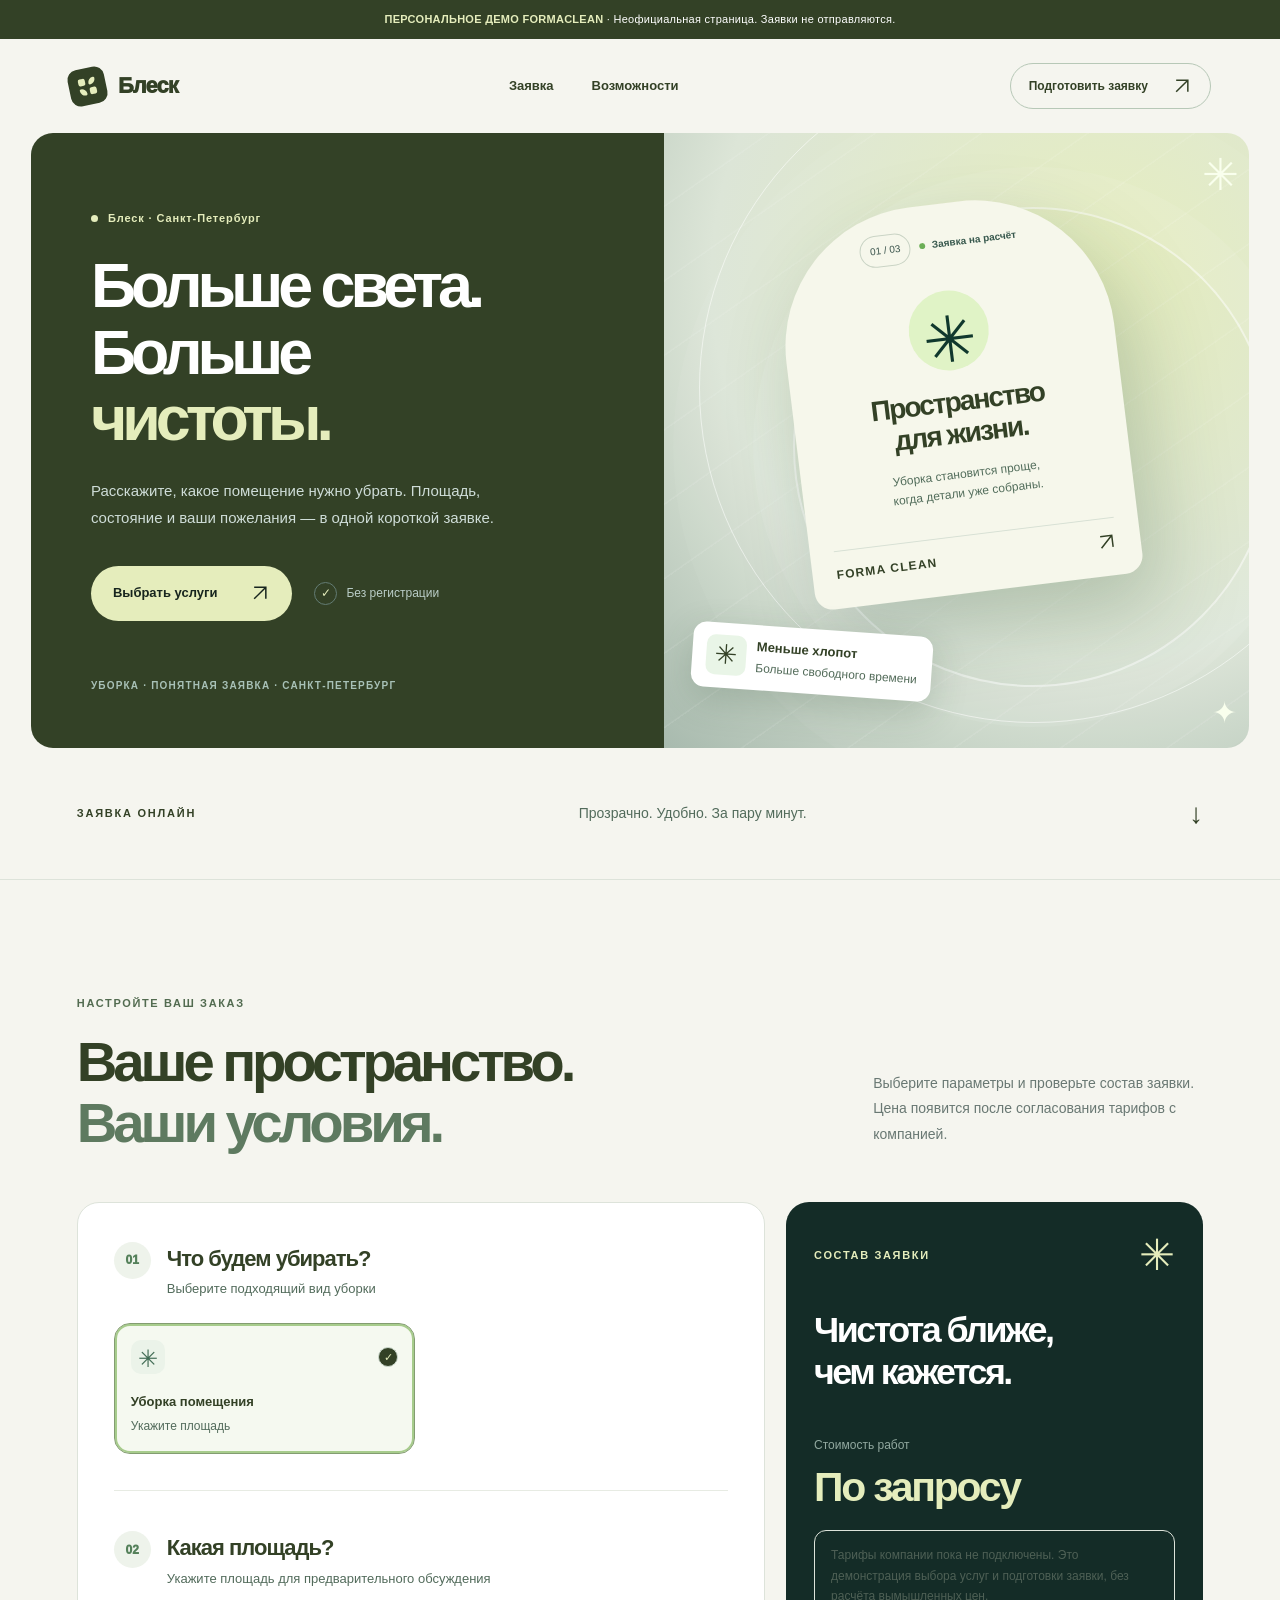
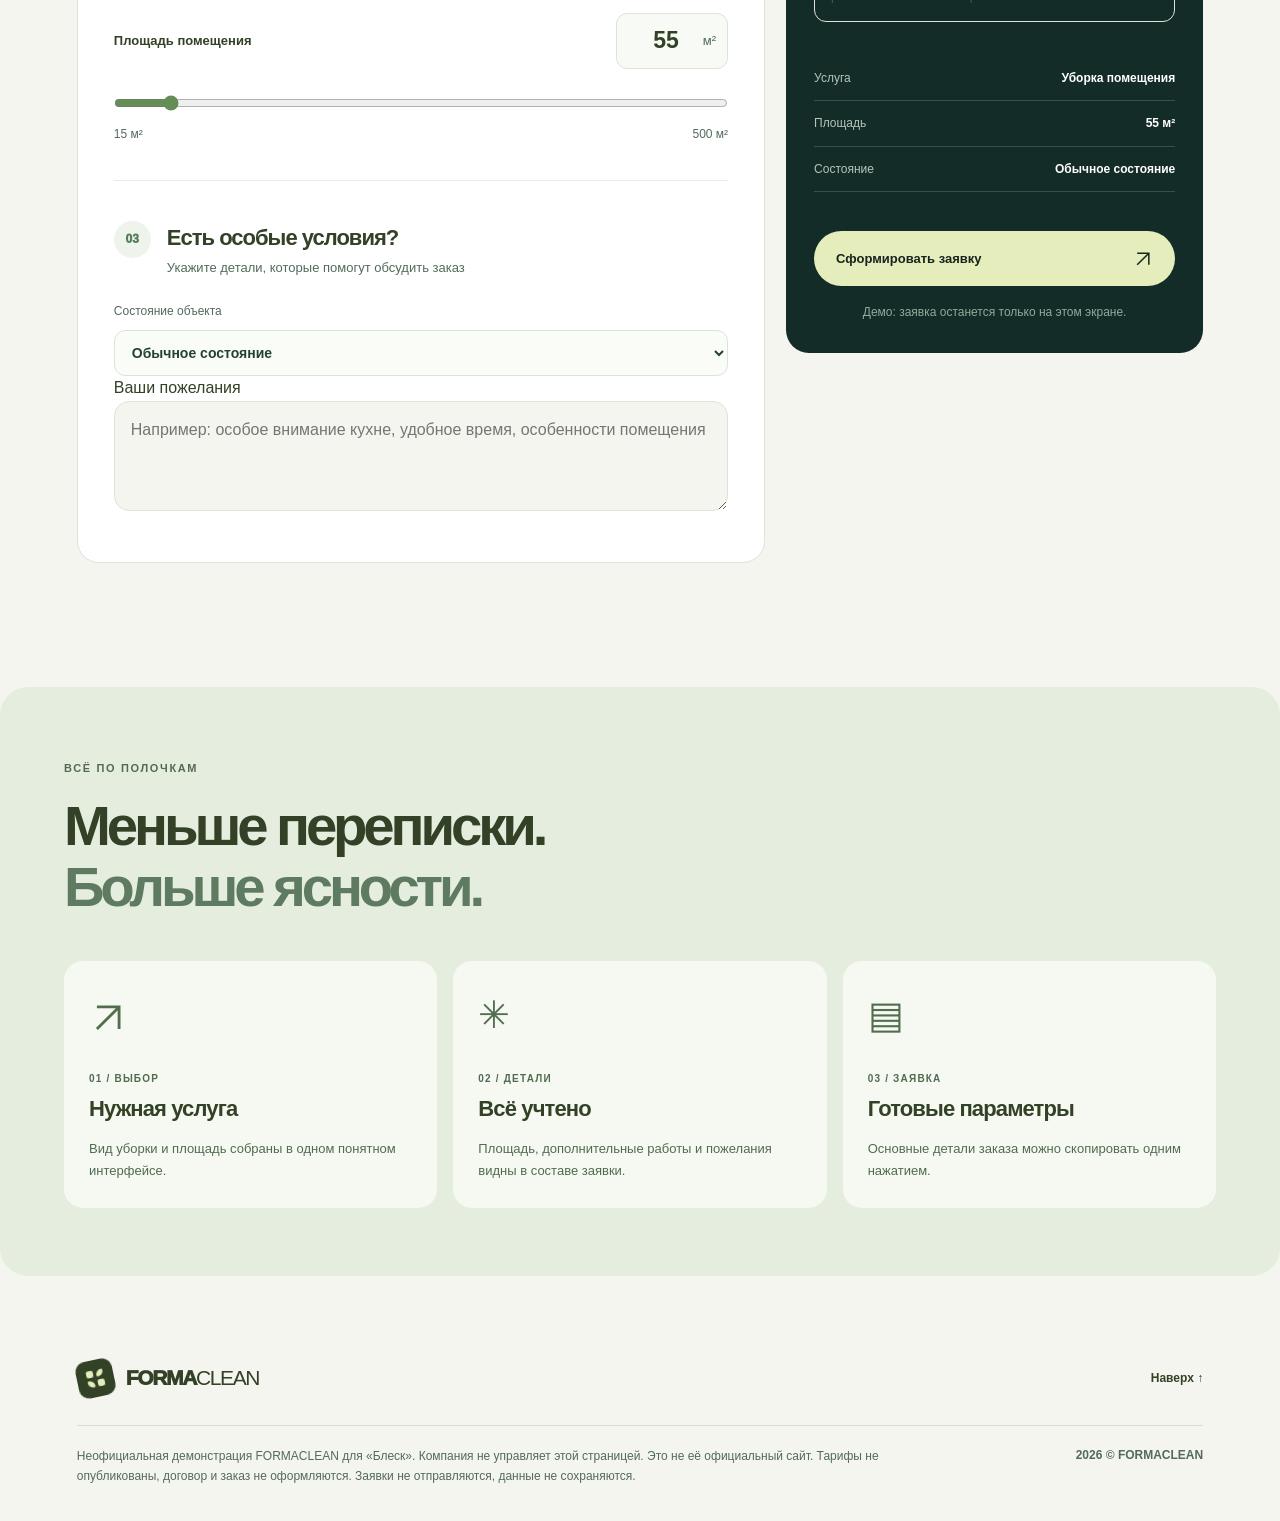
==== demos/blesk-spb/index.html @ d1c7a336 "Add seven clearly labeled FORMACLEAN request demos without unverified prices" ====
<!doctype html><html lang="ru"><head><meta charset="utf-8"><meta name="viewport" content="width=device-width, initial-scale=1"><meta name="robots" content="noindex,nofollow,noarchive"><meta name="theme-color" content="#334126"><title>Блеск — персональное демо FORMACLEAN</title><meta name="description" content="Персональная демонстрация: выбор услуг и подготовка заявки на клининг. Неофициальная страница, без отправки заявок."><meta property="og:title" content="Блеск · Демо FORMACLEAN"><meta property="og:description" content="Услуги, параметры и готовая заявка в одном интерфейсе. Неофициальная демонстрация."><link rel="stylesheet" href="../demo.css"><style>:root{--accent:#e5edbc;--ink:#334126}</style></head><body>
  <div class="demo-banner"><strong>ПЕРСОНАЛЬНОЕ ДЕМО FORMACLEAN</strong> · Неофициальная страница. Заявки не отправляются.</div><div class="shell">
    <header class="site-header" id="top">
      <a href="#top" class="wordmark" aria-label="Блеск — демоверсия"><span class="mark" aria-hidden="true"><i></i><i></i><i></i><i></i></span><span>Блеск</span></a>
      <nav class="nav" aria-label="Основное меню"><a href="#calculator">Заявка</a><a href="#features">Возможности</a></nav>
      <a class="header-cta" href="#calculator">Подготовить заявку <svg class="arrow-icon" viewBox="0 0 24 24" fill="none" stroke="currentColor" stroke-width="1.8" aria-hidden="true"><path d="M5 19 19 5M5 5h14v14"/></svg></a>
    </header>
    <main>
      <section class="hero" aria-labelledby="hero-title">
        <div class="hero-left">
          <div class="kicker"><span class="dot"></span> Блеск · Санкт-Петербург</div>
          <h1 id="hero-title">Больше света.<br>Больше<br><em>чистоты.</em></h1>
          <p>Расскажите, какое помещение нужно убрать. Площадь, состояние и ваши пожелания — в одной короткой заявке.</p>
          <div class="hero-actions"><a href="#calculator" class="btn btn-lime">Выбрать услуги <svg class="arrow-icon" viewBox="0 0 24 24" fill="none" stroke="currentColor" stroke-width="1.8" aria-hidden="true"><path d="M5 19 19 5M5 5h14v14"/></svg></a><span class="quiet-note"><span class="mini-check" aria-hidden="true">✓</span> Без регистрации</span></div>
          <div class="hero-foot"><span>УБОРКА · ПОНЯТНАЯ ЗАЯВКА · САНКТ-ПЕТЕРБУРГ</span></div>
        </div>
        <div class="hero-right" aria-hidden="true">
          <div class="hero-texture"></div><div class="orb orb-outer"></div><div class="orb orb-inner"></div><div class="spark spark-one">✳</div><div class="spark spark-two">✦</div>
          <div class="scene-card"><div class="scene-top"><span class="scene-chip">01 / 03</span><span class="scene-indicator"><i></i> Заявка на расчёт</span></div><div class="scene-main"><span class="scene-icon">✳</span><strong>Пространство<br>для жизни.</strong><span>Уборка становится проще,<br>когда детали уже собраны.</span></div><div class="scene-bottom"><span>FORMA CLEAN</span><svg class="arrow-icon" viewBox="0 0 24 24" fill="none" stroke="currentColor" stroke-width="1.8" aria-hidden="true"><path d="M5 19 19 5M5 5h14v14"/></svg></div></div>
          <div class="floating-note"><span>✳</span><div><strong>Меньше хлопот</strong><small>Больше свободного времени</small></div></div>
        </div>
      </section>
      <section class="intro-line"><p>ЗАЯВКА ОНЛАЙН</p><span>Прозрачно. Удобно. За пару минут.</span><span class="line-arrow">↓</span></section>
      <section class="calculator-section" id="calculator" aria-labelledby="calc-heading">
        <div class="section-head"><div><span class="overline">НАСТРОЙТЕ ВАШ ЗАКАЗ</span><h2 id="calc-heading">Ваше пространство.<br><em>Ваши условия.</em></h2></div><p>Выберите параметры и проверьте состав заявки. Цена появится после согласования тарифов с компанией.</p></div>
        <div class="calc-layout">
          <div class="calc-form">
            <div class="form-group"><div class="group-heading"><span class="step">01</span><div><h3>Что будем убирать?</h3><p>Выберите подходящий вид уборки</p></div></div><div id="services" class="service-grid" role="group" aria-label="Виды уборки"></div></div>
            <div class="form-group" id="area-group"><div class="group-heading"><span class="step">02</span><div><h3>Какая площадь?</h3><p>Укажите площадь для предварительного обсуждения</p></div></div><div class="area-row"><label for="area">Площадь помещения</label><div class="area-field"><input id="area" type="number" inputmode="numeric" min="15" max="500" step="1" value="55" aria-describedby="area-hint"><span>м²</span></div></div><input id="range" class="range" type="range" min="15" max="500" step="1" value="55" aria-label="Площадь, ползунок"><div id="area-hint" class="range-scale"><span>15 м²</span><span>500 м²</span></div></div>
            <div class="form-group last-group" id="extras-group"><div class="group-heading"><span class="step">03</span><div><h3>Добавим что-то ещё?</h3><p>Выбирайте количество каждой услуги — можно 2, 3 и больше</p></div></div>
              <div class="extra-toolbar"><div id="extra-filters" class="extra-filters" role="group" aria-label="Категории дополнительных услуг"></div><div class="extra-toolbar-bottom"><span id="selected-counter" aria-live="polite">Ничего не выбрано</span><button id="reset-extras" type="button" class="reset-extras" disabled>Очистить выбор</button></div></div>
              <div id="extras" class="extra-grid" aria-live="off"></div>
              <div class="extra-hint">В заявке отобразятся выбранные работы и количество. Стоимость и возможность выполнения нужно согласовать.</div>
            </div>
            <div class="form-group last-group"><div class="group-heading"><span class="step">04</span><div><h3>Есть особые условия?</h3><p>Укажите детали, которые помогут обсудить заказ</p></div></div>
              <label class="condition-field" for="condition">Состояние объекта <select id="condition"><option value="Обычное состояние">Обычное состояние</option><option value="Сильные загрязнения">Сильные загрязнения</option><option value="Есть домашние животные">Есть домашние животные</option><option value="Нужна срочная уборка">Нужна срочная уборка</option><option value="Другие особенности">Другие особенности</option></select></label><label for="notes" class="notes-label">Ваши пожелания</label><textarea id="notes" class="notes-field" maxlength="1200" placeholder="Например: особое внимание кухне, удобное время, особенности помещения"></textarea>
            </div>
          </div>
          <aside class="order-summary" aria-labelledby="summary-heading"><div class="summary-top"><span class="summary-label">СОСТАВ ЗАЯВКИ</span><span class="summary-spark">✳</span></div><h3 id="summary-heading">Чистота ближе,<br>чем кажется.</h3><p class="summary-caption">Стоимость работ</p><div class="amount" id="total">По запросу</div><p class="demo-explanation">Тарифы компании пока не подключены. Это демонстрация выбора услуг и подготовки заявки, без расчёта вымышленных цен.</p><div id="breakdown" class="breakdown"></div><div id="summary-note" class="summary-note" hidden>При нестандартных условиях итог уточняется менеджером.</div><div class="summary-hr"></div><button class="btn btn-lime summary-action" id="generate" type="button">Сформировать заявку <svg class="arrow-icon" viewBox="0 0 24 24" fill="none" stroke="currentColor" stroke-width="1.8" aria-hidden="true"><path d="M5 19 19 5M5 5h14v14"/></svg></button><span class="summary-small">Демо: заявка останется только на этом экране.</span></aside>
        </div>
        <div id="order-preview" class="preview" hidden tabindex="-1" aria-live="polite"><div class="preview-copy"><span class="overline">ПОДГОТОВЛЕННАЯ ЗАЯВКА</span><h3>Всё готово к обсуждению</h3><p>Можно скопировать данные и отправить их в удобном вам канале. На этом сайте заявка не отправляется автоматически.</p></div><pre id="preview-text"></pre><button id="copy" class="btn btn-outline" type="button">Скопировать заявку <svg class="arrow-icon" viewBox="0 0 24 24" fill="none" stroke="currentColor" stroke-width="1.8" aria-hidden="true"><path d="M5 19 19 5M5 5h14v14"/></svg></button><span id="copy-status" role="status"></span></div>
      </section>
      <section id="features" class="feature-section"><div class="feature-top"><span class="overline">ВСЁ ПО ПОЛОЧКАМ</span><h2>Меньше переписки.<br><em>Больше ясности.</em></h2></div><div class="feature-cards"><article><span class="feature-icon"><svg class="arrow-icon" viewBox="0 0 24 24" fill="none" stroke="currentColor" stroke-width="1.8" aria-hidden="true"><path d="M5 19 19 5M5 5h14v14"/></svg></span><span class="feature-num">01 / ВЫБОР</span><h3>Нужная услуга</h3><p>Вид уборки и площадь собраны в одном понятном интерфейсе.</p></article><article><span class="feature-icon">✳</span><span class="feature-num">02 / ДЕТАЛИ</span><h3>Всё учтено</h3><p>Площадь, дополнительные работы и пожелания видны в составе заявки.</p></article><article><span class="feature-icon">▤</span><span class="feature-num">03 / ЗАЯВКА</span><h3>Готовые параметры</h3><p>Основные детали заказа можно скопировать одним нажатием.</p></article></div></section>
    </main>
    <footer class="footer"><div class="footer-upper"><div class="wordmark"><span class="mark" aria-hidden="true"><i></i><i></i><i></i><i></i></span><span>FORMA<span class="light-weight">CLEAN</span></span></div><a href="#top">Наверх ↑</a></div><div class="footer-bottom"><p id="legal-note">Неофициальная демонстрация FORMACLEAN для «Блеск». Компания не управляет этой страницей. Это не её официальный сайт. Тарифы не опубликованы, договор и заказ не оформляются. Заявки не отправляются, данные не сохраняются.</p><span>2026 © FORMACLEAN</span></div></footer>
  </div>
  <script id="demo-config" type="application/json">{"slug": "blesk-spb", "name": "Блеск", "accent": "#e5edbc", "ink": "#334126", "headline": "Больше света.\u003cbr>Больше\u003cbr>\u003cem>чистоты.\u003c/em>", "intro": "Расскажите, какое помещение нужно убрать. Площадь, состояние и ваши пожелания — в одной короткой заявке.", "services": [{"id": "cleaning", "name": "Уборка помещения", "symbol": "✳", "area": true}], "extras": [], "foot": "УБОРКА · ПОНЯТНАЯ ЗАЯВКА · САНКТ-ПЕТЕРБУРГ"}</script><script src="../demo.js"></script></body></html>
---- demos/demo.css ----
:root{--ink:#132b28;--paper:#f5f5ef;--soft:#eaece4;--muted:#697873;--accent:#d8fa81;--white:#fff;--border:#dde3da}
*{box-sizing:border-box}html{scroll-behavior:smooth}body{margin:0;color:var(--ink);background:var(--paper);font:16px/1.55 Inter,ui-sans-serif,-apple-system,BlinkMacSystemFont,"Segoe UI",Arial,sans-serif;-webkit-font-smoothing:antialiased}a{color:inherit;text-decoration:none}h1,h2,h3,p{margin:0}button,input{font:inherit}button{cursor:pointer}a:focus-visible,button:focus-visible,input:focus-visible{outline:3px solid #eeb361;outline-offset:3px}button{color:inherit}.shell{overflow:hidden}.site-header,.hero,.intro-line,.calculator-section,.feature-section,.footer{max-width:1440px;margin:0 auto}
.site-header{padding:24px 5.4%;display:flex;gap:24px;justify-content:space-between;align-items:center}.wordmark{display:inline-flex;align-items:center;gap:12px;font-weight:950;font-size:21px;letter-spacing:-.065em;white-space:nowrap}.light-weight{font-weight:450}.mark{display:grid;grid-template-columns:repeat(2,7px);grid-template-rows:repeat(2,7px);gap:3px;background:var(--ink);border-radius:10px;padding:10px;transform:rotate(-12deg)}.mark i{display:block;background:var(--accent);border-radius:2px}.mark i:nth-child(2){border-radius:8px 2px 8px 2px}.mark i:nth-child(3){border-radius:2px 8px 2px 8px}.nav{display:flex;gap:38px;font-weight:650;font-size:13px}.nav a:hover{color:#648349}.header-cta{display:inline-flex;align-items:center;gap:24px;border-radius:100px;border:1px solid #b7c8b7;padding:12px 18px;font-size:12px;font-weight:800;white-space:nowrap;transition:.2s}.header-cta:hover{background:#d8efc2}.header-cta span{font-size:18px}
.hero{margin:0 auto 0;display:grid;grid-template-columns:52% 48%;min-height:615px;padding:0 2.4%}.hero-left{position:relative;background:var(--ink);color:var(--white);padding:77px 7.5% 55px 9.5%;display:flex;flex-direction:column;align-items:flex-start;justify-content:center;border-radius:22px 0 0 22px}.kicker,.overline{font-size:11px;letter-spacing:.15em;font-weight:900}.kicker{display:flex;gap:10px;align-items:center;color:var(--accent)}.dot{display:inline-block;width:7px;height:7px;background:var(--accent);border-radius:50%}.hero h1{font-size:clamp(48px,5.4vw,84px);letter-spacing:-.08em;line-height:1.06;font-weight:830;margin:25px 0 25px;max-width:710px}.hero h1 em{font-style:normal;color:var(--accent)}.hero-left>p{font-size:15px;color:#cfddd8;max-width:435px;line-height:1.8}.hero-actions{display:flex;align-items:center;gap:22px;flex-wrap:wrap;margin:35px 0 65px}.btn{border:0;border-radius:100px;padding:17px 22px;display:inline-flex;align-items:center;justify-content:space-between;gap:33px;font-weight:850;font-size:13px;line-height:1.1;transition:.2s;min-height:55px}.btn-lime{background:var(--accent);color:#17251e}.btn-lime:hover{filter:brightness(.92);transform:translateY(-2px)}.btn span{font-size:18px}.quiet-note{color:#bacdc7;font-size:12px;display:flex;gap:9px;align-items:center}.mini-check{border:1px solid #637c74;border-radius:100px;width:23px;height:23px;display:grid;place-items:center;color:var(--accent)}.hero-foot{position:absolute;bottom:46px;left:9.5%;display:flex;align-items:center;gap:17px;color:#a8c1b7;font-size:10px;letter-spacing:.12em;font-weight:750}.hero-foot b{height:3px;width:3px;border-radius:50%;background:#8aada2}.hero-right{position:relative;overflow:hidden;background:radial-gradient(circle at 73% 24%,#bdf5bc 0%,#d9e5cf 27%,#afc6b4 75%);border-radius:0 22px 22px 0;min-height:615px;isolation:isolate}.hero-texture{position:absolute;inset:0;background:repeating-linear-gradient(145deg,transparent,transparent 59px,#ffffff30 60px,#ffffff30 61px);opacity:.5}.orb{position:absolute;border:1px solid #fff8;border-radius:50%}.orb-outer{width:670px;height:670px;left:6%;top:-13%}.orb-inner{width:480px;height:480px;left:22%;top:12%;border-width:2px;box-shadow:0 0 0 40px #ffffff12,0 0 0 120px #ffffff0a}.scene-card{position:absolute;width:54%;height:74%;top:14%;left:24%;background:#f6f7eb;border-radius:170px 170px 18px 18px;display:flex;flex-direction:column;padding:26px 29px 30px;box-shadow:16px 36px 80px #31534440;transform:rotate(-7deg)}.scene-top{display:flex;justify-content:space-between;align-items:center;gap:9px}.scene-chip{font-size:10px;color:#39534b;border:1px solid #cad4c5;padding:7px 9px;border-radius:100px}.scene-indicator{font-size:9px;font-weight:750;color:#37584d;white-space:nowrap}.scene-indicator i{display:inline-block;width:6px;height:6px;background:#6caf57;border-radius:50%;margin-right:4px}.scene-main{display:flex;flex-direction:column;align-items:center;text-align:center;justify-content:center;flex:1}.scene-icon{display:grid;place-items:center;width:98px;height:98px;border-radius:50%;color:#10382d;font-size:78px;margin:0 0 18px;background:#e0f3c6}.scene-main strong{font-size:clamp(20px,2vw,31px);line-height:1.13;letter-spacing:-.065em}.scene-main>span:last-child{font-size:11px;line-height:1.6;margin-top:17px;color:#799083}.scene-bottom{border-top:1px solid #d8e1d5;padding-top:13px;display:flex;justify-content:space-between;font-size:10px;font-weight:900;letter-spacing:.1em}.scene-bottom span:last-child{font-size:19px}.floating-note{position:absolute;left:5%;bottom:14%;display:flex;align-items:center;gap:12px;border-radius:13px;background:#fff;color:var(--ink);padding:13px 19px;box-shadow:0 12px 36px #314f3534;transform:rotate(4deg)}.floating-note>span{background:#e9f5e7;border-radius:9px;width:40px;height:40px;font-size:27px;display:grid;place-items:center}.floating-note strong{display:block;font-size:12px;white-space:nowrap}.floating-note small{display:block;color:#8a988c;font-size:10px;white-space:nowrap;margin-top:2px}.spark{position:absolute;color:#f9ffed}.spark-one{font-size:70px;top:3%;right:5%}.spark-two{font-size:44px;bottom:4%;right:7%}
.intro-line{display:flex;justify-content:space-between;align-items:center;gap:18px;padding:44px 6%;border-bottom:1px solid var(--border)}.intro-line p{font-size:11px;font-weight:850;letter-spacing:.16em}.intro-line>span:nth-child(2){color:#7e9185;font-size:14px}.line-arrow{font-size:28px}
.calculator-section{padding:110px 6% 124px}.section-head{display:flex;justify-content:space-between;align-items:end;gap:40px;margin-bottom:48px}.overline{color:#6f8475}.section-head h2,.feature-top h2{font-size:clamp(41px,4.4vw,67px);letter-spacing:-.073em;line-height:1.08;margin-top:17px}.section-head h2 em,.feature-top h2 em{font-style:normal;color:#92ac94}.section-head>p{font-size:14px;line-height:1.8;color:var(--muted);max-width:330px;margin-bottom:7px}.calc-layout{display:grid;grid-template-columns:minmax(0,1.65fr) minmax(305px,1fr);align-items:start;gap:21px}.calc-form{border:1px solid var(--border);background:#fff;border-radius:22px;padding:30px 36px 15px}.form-group{padding:9px 0 36px;margin-bottom:31px;border-bottom:1px solid #e7ebe3}.last-group{border:0;margin-bottom:0}.group-heading{display:flex;gap:16px;align-items:start;margin-bottom:25px}.step{border-radius:50%;display:grid;place-items:center;flex:none;width:37px;height:37px;background:#eef3eb;color:#54805a;font-size:12px;font-weight:950}.group-heading h3{font-size:22px;letter-spacing:-.045em}.group-heading p{color:#9aa99e;font-size:13px;margin-top:3px}.service-grid{display:grid;grid-template-columns:repeat(3,minmax(0,1fr));gap:11px}.service{border:1px solid #dfe8df;background:#f9faf6;border-radius:16px;min-height:151px;padding:16px;text-align:left;display:flex;flex-direction:column;transition:.2s;min-width:0}.service:hover{transform:translateY(-3px)}.service[aria-pressed=true]{border-color:#839d71;box-shadow:0 0 0 2px #a7cc8c inset;background:#f5f9f0}.service-top{display:flex;align-items:center;justify-content:space-between;margin-bottom:20px}.service-symbol{background:#ebf3e9;color:#426c55;width:34px;height:34px;border-radius:10px;display:grid;place-items:center;font-size:24px}.service-indicator{border:1px solid #cbd8cc;border-radius:50%;width:20px;height:20px;display:grid;place-items:center;color:transparent;font-size:11px}.service[aria-pressed=true] .service-indicator{background:var(--ink);color:var(--accent)}.service strong{display:block;line-height:1.2;font-size:13px}.service small{font-size:12px;color:#8b9d91;margin-top:8px}.area-row{display:flex;justify-content:space-between;align-items:center;gap:15px}.area-row label{font-size:13px;font-weight:750}.area-field{display:flex;align-items:center;gap:7px;border:1px solid #dce5da;border-radius:11px;padding:5px 11px;background:#f8faf6}.area-field input{font-size:23px;width:68px;border:0;background:transparent;text-align:right;font-weight:850;color:var(--ink);outline:none}.area-field span{font-size:13px;color:#85998a}.range{display:block;margin:25px 0 13px;width:100%;accent-color:#648e56;cursor:pointer}.range-scale{display:flex;justify-content:space-between;font-size:11px;color:#9aa99e}.extra-grid{display:grid;grid-template-columns:repeat(2,minmax(0,1fr));gap:10px}.extra{display:flex;align-items:center;justify-content:space-between;gap:8px;border:1px solid #e3e9e0;padding:16px 17px;border-radius:12px;cursor:pointer;min-width:0;transition:.2s}.extra:hover{background:#f7faf5}.extra strong{display:block;font-size:13px}.extra small{font-size:11px;color:#90a092}.extra input{width:18px;height:18px;accent-color:#476c4b;cursor:pointer}.order-summary{background:#142c27;color:#fff;border-radius:23px;padding:32px 28px;position:sticky;top:20px;min-width:0;overflow:hidden}.summary-top{display:flex;justify-content:space-between;align-items:center}.summary-label{font-size:11px;font-weight:850;letter-spacing:.15em;color:var(--accent)}.summary-spark{font-size:43px;line-height:1;color:var(--accent)}.order-summary h3{font-size:clamp(28px,2.8vw,41px);letter-spacing:-.07em;line-height:1.17;margin:33px 0 42px}.summary-caption{color:#92a9a0;font-size:12px;margin-bottom:9px}.amount{font-size:clamp(36px,4vw,55px);font-weight:880;letter-spacing:-.08em;line-height:1.2;color:var(--accent)}.breakdown{margin:34px 0 23px}.bill-line{display:flex;justify-content:space-between;align-items:start;gap:9px;padding:13px 0;border-bottom:1px solid #35514a;font-size:12px}.bill-line span{color:#b3c5bc}.bill-line strong{white-space:nowrap;text-align:right}.summary-hr{height:16px}.summary-action{width:100%;font-size:13px}.summary-small{display:block;text-align:center;color:#91aa9e;font-size:11px;margin-top:17px;line-height:1.5}.preview{margin-top:22px;background:#e7eddf;border:1px solid #d4dfd0;border-radius:18px;padding:26px;scroll-margin-top:18px}.preview-copy h3{font-size:24px;letter-spacing:-.04em;margin:8px 0 4px}.preview-copy p{max-width:690px;font-size:13px;color:#668072}.preview pre{white-space:pre-wrap;overflow-wrap:anywhere;font:13px/1.7 ui-monospace,monospace;background:#fafcf7;padding:20px;border-radius:12px;margin:21px 0}.btn-outline{background:transparent;border:1px solid #91ad9b;gap:17px}.preview #copy-status{font-size:12px;margin-left:15px}[hidden]{display:none!important}
.feature-section{background:#e5eddf;border-radius:28px;padding:68px 5%;margin-bottom:80px}.feature-top h2{margin-bottom:43px}.feature-cards{display:grid;grid-template-columns:repeat(3,minmax(0,1fr));gap:16px}.feature-cards article{background:#f5f9f2;border-radius:19px;padding:25px;min-height:238px}.feature-icon{display:block;color:#526e4e;font-size:38px;margin-bottom:26px}.feature-num{display:block;color:#7b9777;font-size:10px;font-weight:850;letter-spacing:.12em}.feature-cards h3{font-size:22px;letter-spacing:-.04em;margin:6px 0 11px}.feature-cards p{color:#7f9285;font-size:13px;line-height:1.75}.footer{padding:0 6% 34px}.footer-upper{display:flex;justify-content:space-between;align-items:center;gap:18px;border-bottom:1px solid #d6dfd5;padding-bottom:25px}.footer-upper>a{font-size:12px;font-weight:800}.footer-bottom{display:flex;justify-content:space-between;gap:20px;align-items:start;padding-top:20px}.footer-bottom p{font-size:11px;line-height:1.7;color:#66796b;max-width:810px}.footer-bottom span{font-size:10px;font-weight:800;white-space:nowrap;color:#8c9c8f}
body[data-variant=urban]{--accent:#c8e3fd}body[data-variant=urban] .hero-right{background:radial-gradient(circle at 74% 20%,#b2daea,#afbdc8 70%)}body[data-variant=urban] .hero h1 em{color:#c8e3fd}body[data-variant=urban] .service[aria-pressed=true]{border-color:#7296bc;box-shadow:0 0 0 2px #9eb7d3 inset}body[data-variant=express]{--accent:#ffe2b2}body[data-variant=express] .hero-right{background:radial-gradient(circle at 76% 20%,#f9e9b8,#d8ab98 70%)}body[data-variant=express] .hero h1 em{color:#ffe2b2}body[data-variant=express] .service[aria-pressed=true]{border-color:#cc9d70;box-shadow:0 0 0 2px #ebc597 inset}body[data-variant=premium]{--accent:#e5d4f0}body[data-variant=premium] .hero-right{background:radial-gradient(circle at 78% 23%,#ebd5ec,#b4a5bd 74%)}body[data-variant=premium] .hero h1 em{color:#e5d4f0}body[data-variant=premium] .service[aria-pressed=true]{border-color:#ab91b8;box-shadow:0 0 0 2px #cdb2d2 inset}
@media(max-width:1000px){.hero{grid-template-columns:1fr 1fr;min-height:515px}.hero-left{padding:52px 7%}.hero-right{min-height:515px}.hero h1{font-size:clamp(46px,5vw,67px)}.scene-card{width:63%;left:17%;height:70%;top:14%}.floating-note{bottom:7%}.calc-layout{grid-template-columns:minmax(0,1.4fr) minmax(285px,1fr)}.calc-form{padding:25px}.service-grid{grid-template-columns:1fr}.service{min-height:76px;display:grid;grid-template-columns:42px 1fr;align-items:center;gap:3px 12px}.service-top{grid-row:1/3;margin:0}.service-indicator{display:none}.service small{margin:0}.extra-grid{grid-template-columns:1fr}.site-header{padding:21px 4%}.nav{gap:20px}}
@media(max-width:750px){.site-header{padding:16px 5%;gap:10px}.nav{display:none}.wordmark{font-size:19px}.header-cta{padding:10px 12px;gap:8px;font-size:10px}.hero{display:flex;flex-direction:column;padding:0 3%;min-height:0}.hero-left{border-radius:20px 20px 0 0;padding:50px 8% 75px;min-height:480px}.hero h1{font-size:clamp(47px,8.6vw,76px)}.hero-right{border-radius:0 0 20px 20px;min-height:330px}.scene-card{height:78%;width:42%;top:12%;left:30%;border-radius:120px 120px 13px 13px}.scene-main .scene-icon{height:64px;width:64px;font-size:54px;margin-bottom:11px}.scene-main strong{font-size:22px}.scene-main>span:last-child{font-size:10px}.floating-note{left:12%;bottom:8%}.hero-foot{bottom:30px;left:8%}.intro-line{padding:27px 6%}.intro-line>span:nth-child(2){display:none}.calculator-section{padding:75px 5% 80px}.section-head{display:block}.section-head>p{margin-top:18px;max-width:550px}.calc-layout{grid-template-columns:1fr}.order-summary{position:static}.service-grid{grid-template-columns:repeat(3,minmax(0,1fr))}.service{min-height:145px;display:flex}.service-top{margin-bottom:15px}.service-indicator{display:grid}.extra-grid{grid-template-columns:repeat(2,minmax(0,1fr))}.feature-section{margin:0 3% 45px;padding:42px 5%}.feature-cards{grid-template-columns:1fr}.feature-cards article{min-height:0;padding:23px}.feature-icon{margin-bottom:11px}.feature-section h2{font-size:40px}.footer{padding:0 5% 22px}.footer-bottom{flex-direction:column;gap:9px}}
@media(max-width:460px){.site-header{padding:16px 4%}.wordmark{font-size:16px;gap:8px}.mark{grid-template-columns:repeat(2,6px);grid-template-rows:repeat(2,6px);padding:7px;border-radius:7px}.hero-left{min-height:492px;padding:43px 7% 68px}.hero h1{font-size:clamp(46px,12vw,62px)}.hero-left>p{font-size:14px}.hero-actions{margin:24px 0 66px}.hero-right{min-height:280px}.scene-card{left:25%;width:52%;padding:15px;transform:rotate(-5deg)}.scene-chip,.scene-indicator{font-size:7px}.scene-main>span:last-child{display:none}.scene-main strong{font-size:21px}.scene-icon{width:52px;height:52px;font-size:43px}.floating-note{padding:10px;left:5%;bottom:6%}.floating-note small{font-size:8px}.floating-note>span{width:30px;height:30px}.intro-line{padding:25px 7%}.calculator-section{padding:64px 4% 65px}.section-head h2{font-size:43px}.calc-form{padding:20px 16px 0}.group-heading h3{font-size:19px}.group-heading{gap:10px}.service-grid{grid-template-columns:1fr}.service{min-height:82px;display:grid;grid-template-columns:35px 1fr auto;gap:2px 10px}.service-top{grid-column:1;grid-row:1/3}.service strong{grid-column:2;grid-row:1}.service small{grid-column:2;grid-row:2;margin:0}.service-indicator{display:none}.extra-grid{grid-template-columns:1fr}.order-summary{padding:27px 22px}.feature-top h2{font-size:36px}.footer-bottom p{font-size:10px}}

/* v3 · categories, quantity steppers and detailed extras */
.service-grid{grid-template-columns:repeat(2,minmax(0,1fr))}
.service{min-height:131px}
#area-group[hidden]{display:none!important}
.extra-toolbar{margin:-2px 0 19px}
.extra-filters{display:flex;flex-wrap:wrap;gap:7px}
.extra-filter{padding:10px 14px;background:#f5f7f3;border:1px solid #e2e9de;color:#52695a;border-radius:100px;font-weight:750;font-size:12px;transition:background .18s,color .18s}
.extra-filter:hover{background:#e7eddf}.extra-filter[aria-pressed=true]{color:#fff;background:#1a3a31;border-color:#1a3a31}
.extra-toolbar-bottom{display:flex;align-items:center;justify-content:space-between;gap:12px;margin:13px 0 0;font-size:12px;color:#778b7d}
.reset-extras{padding:4px 0;border:0;background:transparent;color:#315f4e;font-size:12px;font-weight:800;text-decoration:underline;text-underline-offset:3px}
.reset-extras:disabled{color:#a7b8aa;cursor:default;text-decoration:none}
.extra-grid{grid-template-columns:repeat(2,minmax(0,1fr));gap:10px}
.extra{display:flex;flex-direction:column;align-items:stretch;justify-content:space-between;gap:14px;border:1px solid #e1e8df;padding:16px 16px 14px;border-radius:14px;background:#fcfdfb;min-width:0;transition:background .2s,border-color .2s,box-shadow .2s}
.extra:hover{background:#f9fcf7}.extra.has-count{border-color:#91aa7b;background:#f2f8e8;box-shadow:0 0 0 1px #d9e7cc inset}
.extra-header{display:flex;align-items:flex-start;gap:10px}
.extra-symbol{display:grid;place-items:center;flex:none;width:35px;height:35px;border-radius:11px;background:#e9f2e6;color:#3c694c;font-size:19px}
.extra-name{min-width:0}.extra-name strong{display:block;color:#21372c;font-size:13px;line-height:1.35}.extra-name small{display:block;font-size:11px;color:#8ba091;margin-top:4px;line-height:1.35}
.extra-bottom{display:flex;align-items:center;justify-content:space-between;gap:8px;flex-wrap:wrap}
.extra-price{display:flex;flex-direction:column;line-height:1.4}.extra-price strong{font-size:14px;letter-spacing:-.02em}.extra-price span{font-size:10px;color:#8ba091}
.qty-stepper{display:flex;align-items:center;border-radius:11px;border:1px solid #d7e1d5;background:#fff;overflow:hidden;min-width:114px;height:38px}
.qty-stepper button{font-size:20px;line-height:1;flex:none;border:0;background:transparent;color:#2d5144;width:32px;height:100%;font-weight:600}
.qty-stepper button:disabled{color:#afbbaf;cursor:default}.qty-stepper button:not(:disabled):hover{background:#e8f4e0}
.qty-stepper input{font-weight:750;font-size:13px;text-align:center;min-width:0;width:48px;flex:1;border:0;background:transparent;color:#243f32;appearance:textfield;-moz-appearance:textfield;outline-offset:-2px;padding:0}
.qty-stepper input::-webkit-outer-spin-button,.qty-stepper input::-webkit-inner-spin-button{-webkit-appearance:none;margin:0}
.extra-hint{border-top:1px solid #e7ece6;font-size:11px;color:#8da095;line-height:1.6;padding:17px 2px 0}
.condition-field{font-size:12px;color:#829186;display:flex;flex-direction:column;gap:9px}
.condition-field select{font:inherit;font-size:14px;font-weight:650;color:#244234;padding:13px;border-radius:11px;border:1px solid #dae4da;background:#fafcf8;width:100%;cursor:pointer}
.summary-note{font-size:11px;background:#335048;color:#deebdd;border-radius:9px;padding:12px;margin:11px 0}
.bill-line{align-items:start}.bill-line .qty-detail{font-size:10px;opacity:.82;font-weight:400}
.empty-extra-state{background:#f5f9f2;padding:20px;color:#69806c;border-radius:12px;grid-column:1/-1;font-size:13px}
@media(max-width:1000px){.service-grid{grid-template-columns:repeat(2,minmax(0,1fr))}.service{display:flex;min-height:128px}.service-top{margin-bottom:7px}}
@media(max-width:750px){.extra-grid{grid-template-columns:repeat(2,minmax(0,1fr))}.service-grid{grid-template-columns:repeat(2,minmax(0,1fr))}}
@media(max-width:530px){.extra-grid{grid-template-columns:1fr}.service-grid{grid-template-columns:1fr}.extra{gap:12px;padding:16px}.extra-bottom{flex-wrap:nowrap}.extra-filter{padding:9px 11px;font-size:11px}}

/* UI audit #8: reserve separate flow space for the tilted card and its note. */
.shell{overflow:clip}
.hero-left,.hero-right,.calc-form,.group-heading>div{min-width:0}
.hero-actions{margin-bottom:32px}
.hero-foot{position:static;margin-top:auto;padding-top:16px;flex-wrap:wrap}
.hero-right{display:flex;flex-direction:column;align-items:center;justify-content:center;gap:36px;padding:48px 28px 32px}
.scene-card{position:relative;top:auto;left:auto;width:min(88%,330px);height:auto;min-height:390px;flex:none;padding:24px;border-radius:140px 140px 18px 18px;transform:rotate(-7deg)}
.scene-top{flex-wrap:wrap;justify-content:center}
.scene-chip{font-size:10px}
.scene-indicator{font-size:10px}
.scene-main{margin-top:24px}
.scene-main .scene-icon{width:80px;height:80px;font-size:64px;margin-bottom:16px}
.scene-main strong{font-size:28px}
.scene-main>span:last-child{display:block;font-size:12px;color:#516c5a;margin-top:16px}
.scene-bottom{margin-top:24px;flex:none;font-size:12px;align-items:center;gap:12px}
.scene-bottom>span:first-child{white-space:nowrap}
.floating-note{position:relative;left:auto;bottom:auto;align-self:flex-start;max-width:100%;padding:12px 14px;gap:10px;flex:none;transform:rotate(4deg)}
.floating-note>span{flex:none}
.floating-note strong{font-size:13px;white-space:normal}
.floating-note small{font-size:12px;color:#526b59;white-space:normal}
.spark-one{top:8px;right:10px;font-size:44px}
.spark-two{bottom:12px;right:12px;font-size:30px}
.site-header{flex-wrap:wrap}
.site-header .wordmark{min-height:44px}
.nav a,.footer-upper>a{display:inline-flex;align-items:center;min-height:44px}
.header-cta{min-height:44px;font-size:12px}
.service strong,.extra-name,.bill-line span{overflow-wrap:anywhere}
.service-top{width:100%}
.service strong,.service small{width:100%}
.service{gap:0}
.area-row{flex-wrap:wrap}
.area-field{margin-left:auto}
.area-field input{min-height:44px}
.range{min-height:44px;margin:12px 0 0}
.extra-toolbar-bottom{flex-wrap:wrap}
.extra-filter,.reset-extras{min-height:44px;font-size:12px}
.extra-bottom{flex-wrap:wrap}
.qty-stepper{height:46px;min-width:142px;overflow:visible}
.qty-stepper button{width:44px;border-radius:10px}
.qty-stepper input{width:52px;height:44px;cursor:text}
.qty-stepper :focus-visible{outline-offset:-3px}
select:focus-visible{outline:3px solid #eeb361;outline-offset:3px}
.area-field:focus-within{outline:3px solid #b57524;outline-offset:3px}
.group-heading p,.range-scale,.service small,.extra-name small,.extra-price span,.extra-hint,.condition-field,.extra-toolbar-bottom{color:#526b5b}
.overline,.feature-num,.feature-cards p{color:#526b50}
.section-head h2 em,.feature-top h2 em{color:#5e7a60}
.footer-bottom p,.footer-bottom span,.preview-copy p,.intro-line>span:nth-child(2),.empty-extra-state{color:#526b5b}
.extra-name small,.extra-price span,.extra-hint,.range-scale,.footer-bottom p,.footer-bottom span,.summary-note{font-size:12px}
.bill-line{flex-wrap:wrap}
.bill-line span{flex:1 1 160px}
.bill-line strong{margin-left:auto}
.order-summary{position:static}
.preview #copy-status{display:block;margin:12px 0 0}
button:disabled{cursor:default}
.summary-action:disabled{opacity:.65}
.arrow-icon{width:20px;height:20px;display:inline-block;flex:none;vertical-align:middle}
.feature-icon .arrow-icon{width:38px;height:38px}
.area-field span{color:#526b5b}
.summary-caption,.summary-small{font-size:12px}
.order-summary.is-sticky{position:sticky}
@media(max-width:1000px){.service-grid,.extra-grid{grid-template-columns:1fr}.service{min-height:112px}}
@media(max-width:750px){
  .hero-left{padding-bottom:36px}
  .hero-right{min-height:0;padding:40px 24px 30px;gap:32px}
  .scene-card{width:min(88%,300px);min-height:350px}
  .scene-main strong{font-size:26px}
  .service-grid{grid-template-columns:repeat(2,minmax(0,1fr))}
  .service{display:flex;min-height:145px}
  .service-top{margin-bottom:15px}
  .extra-grid{grid-template-columns:1fr}
}
@media(max-width:530px){
  .service-grid{grid-template-columns:1fr}
  .service{min-height:118px}
}
@media(max-width:460px){
  .hero-right{padding:36px 20px 26px}
  .scene-card{width:min(90%,280px);padding:20px;min-height:340px}
  .scene-main .scene-icon{width:64px;height:64px;font-size:54px}
  .scene-main strong{font-size:24px}
  .hero-left{padding-bottom:30px}
  .hero-actions{margin-bottom:22px}
  .hero-foot{font-size:10px;gap:12px}
  .kicker{font-size:10px;letter-spacing:.1em}
  .header-cta{white-space:normal;gap:8px;padding:10px 12px}
  .section-head h2{font-size:clamp(32px,8.7vw,40px)}
  .footer-bottom p{font-size:12px}
}
@media(max-width:350px){
  .site-header{gap:8px}
  .header-cta{font-size:11px;max-width:120px}
  .hero-right{padding-inline:18px}
  .floating-note{padding:10px;gap:8px}
  .floating-note>span{width:30px;height:30px}
  .scene-card{width:92%;padding:18px}
  .scene-main strong{font-size:23px}
}
@media(prefers-reduced-motion:reduce){
  html{scroll-behavior:auto}
  *,*::before,*::after{animation:none!important;transition:none!important;scroll-behavior:auto!important}
  .btn-lime:hover,.service:hover{transform:none}
}


.demo-banner{padding:11px 5.4%;background:var(--ink);color:white;font-size:11px;text-align:center;letter-spacing:.025em}.demo-banner strong{color:var(--accent)}.site-header .wordmark{white-space:normal;letter-spacing:-.04em;font-size:clamp(16px,1.7vw,24px);max-width:55%;line-height:1.2}.site-header .mark{flex-shrink:0}.kicker{letter-spacing:.08em}.hero-right{background:radial-gradient(circle at 73% 24%,var(--accent),#dce5d7 60%,#a8baae)}.hero h1{font-size:clamp(44px,4.9vw,76px)}.amount{font-size:clamp(28px,3.2vw,44px);letter-spacing:-.055em}.notes-field{display:block;width:100%;border:1px solid var(--border);border-radius:15px;padding:16px;background:var(--paper);color:var(--ink);font:inherit;resize:vertical;min-height:110px}.notes-field:focus-visible{outline:3px solid #eeb361;outline-offset:3px}.empty-extra-state{font-size:13px}.demo-explanation{margin:18px 0 0;padding:14px 16px;border:1px solid var(--border);border-radius:12px;font-size:12px;color:#4e6055;line-height:1.7}.demo-explanation a{text-decoration:underline}.quantity-section{padding:0 0 25px}.quantity-section label{font-weight:700}.quantity-section input{width:90px;border:1px solid var(--border);border-radius:12px;padding:10px;margin-left:12px;background:var(--paper)}.preview pre{white-space:pre-wrap;overflow-wrap:anywhere}.summary-caption{margin-top:15px}.scene-indicator{white-space:normal}.service small{line-height:1.4}.group-heading p{line-height:1.5}[hidden]{display:none!important}
@media(max-width:750px){.site-header .wordmark{max-width:68%;font-size:18px}.site-header .header-cta{font-size:11px;max-width:30%}.hero h1{font-size:54px}.demo-banner{font-size:10px;padding:10px 15px}.kicker{font-size:10px}.hero-foot{font-size:8px;letter-spacing:.07em;max-width:90%}}
@media(max-width:390px){.hero h1{font-size:46px}.site-header .wordmark{font-size:16px}.hero-foot{font-size:7px}.hero-actions{gap:12px}}
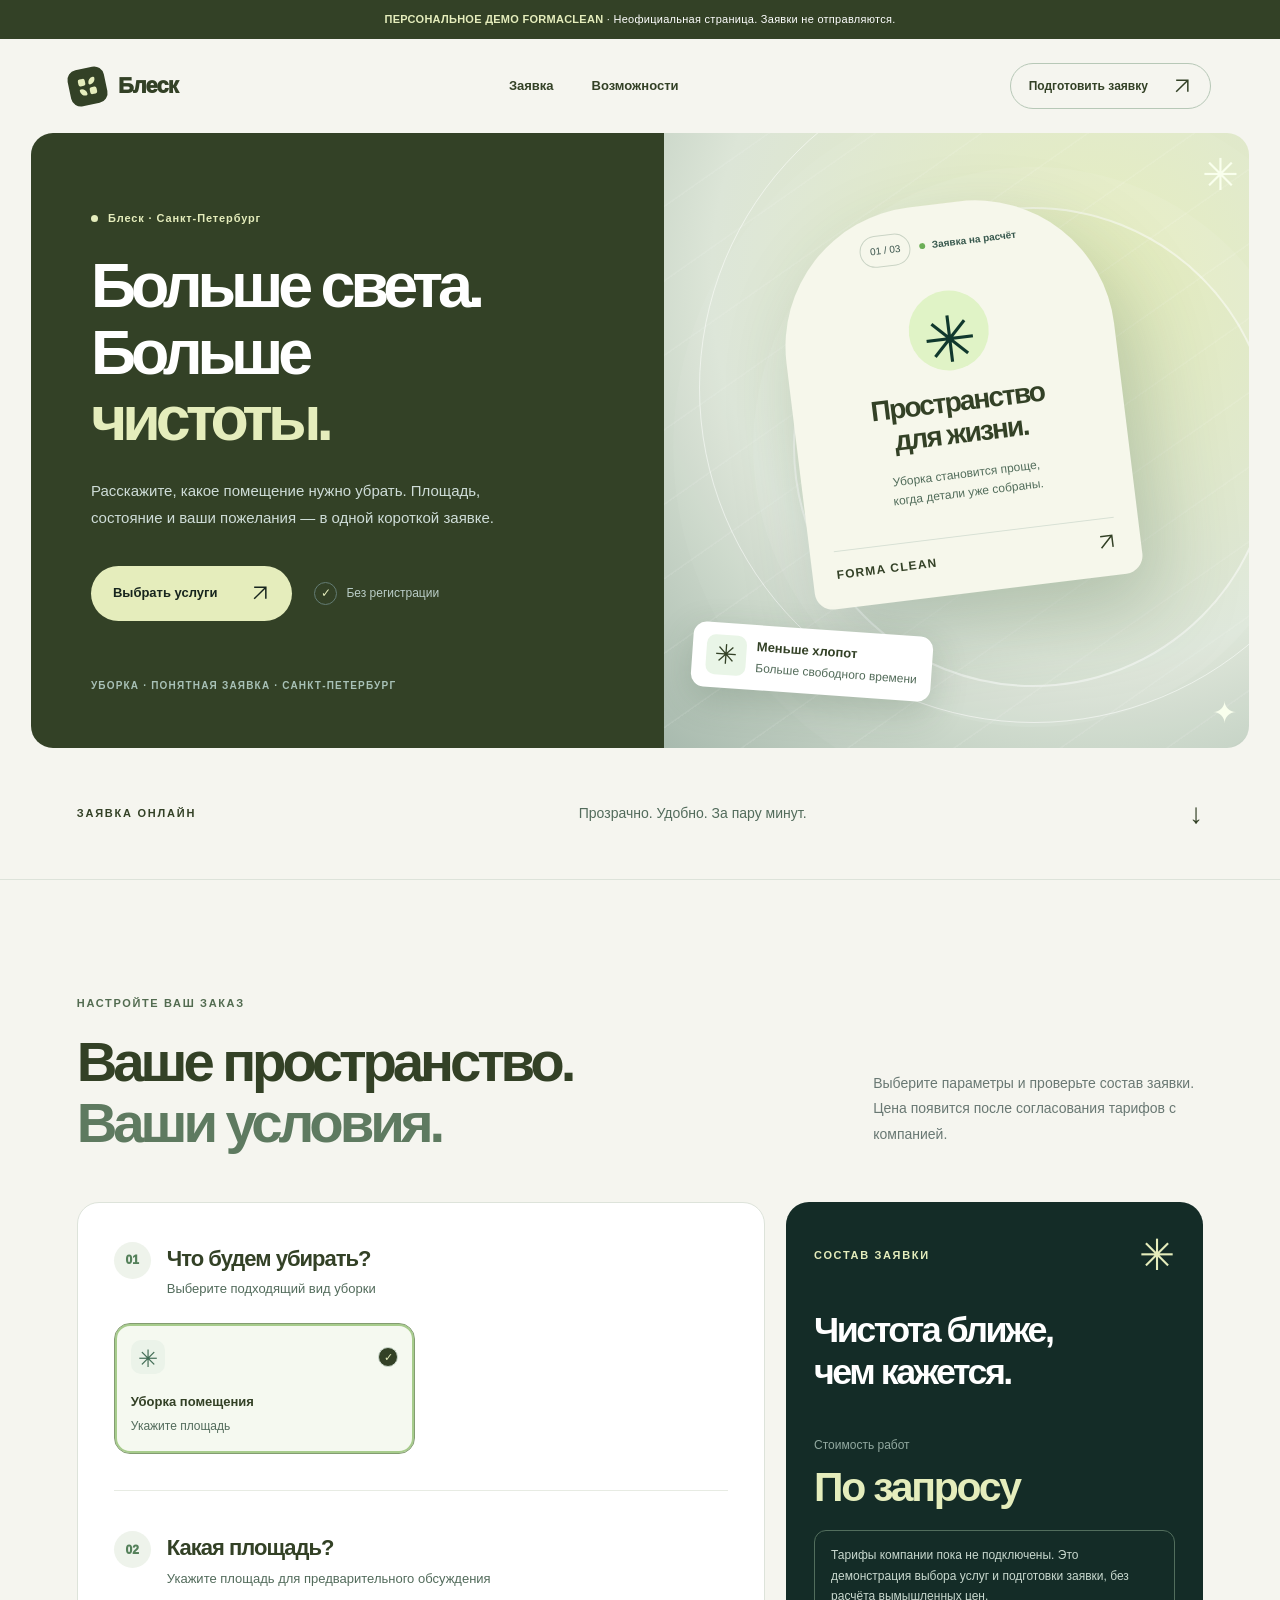
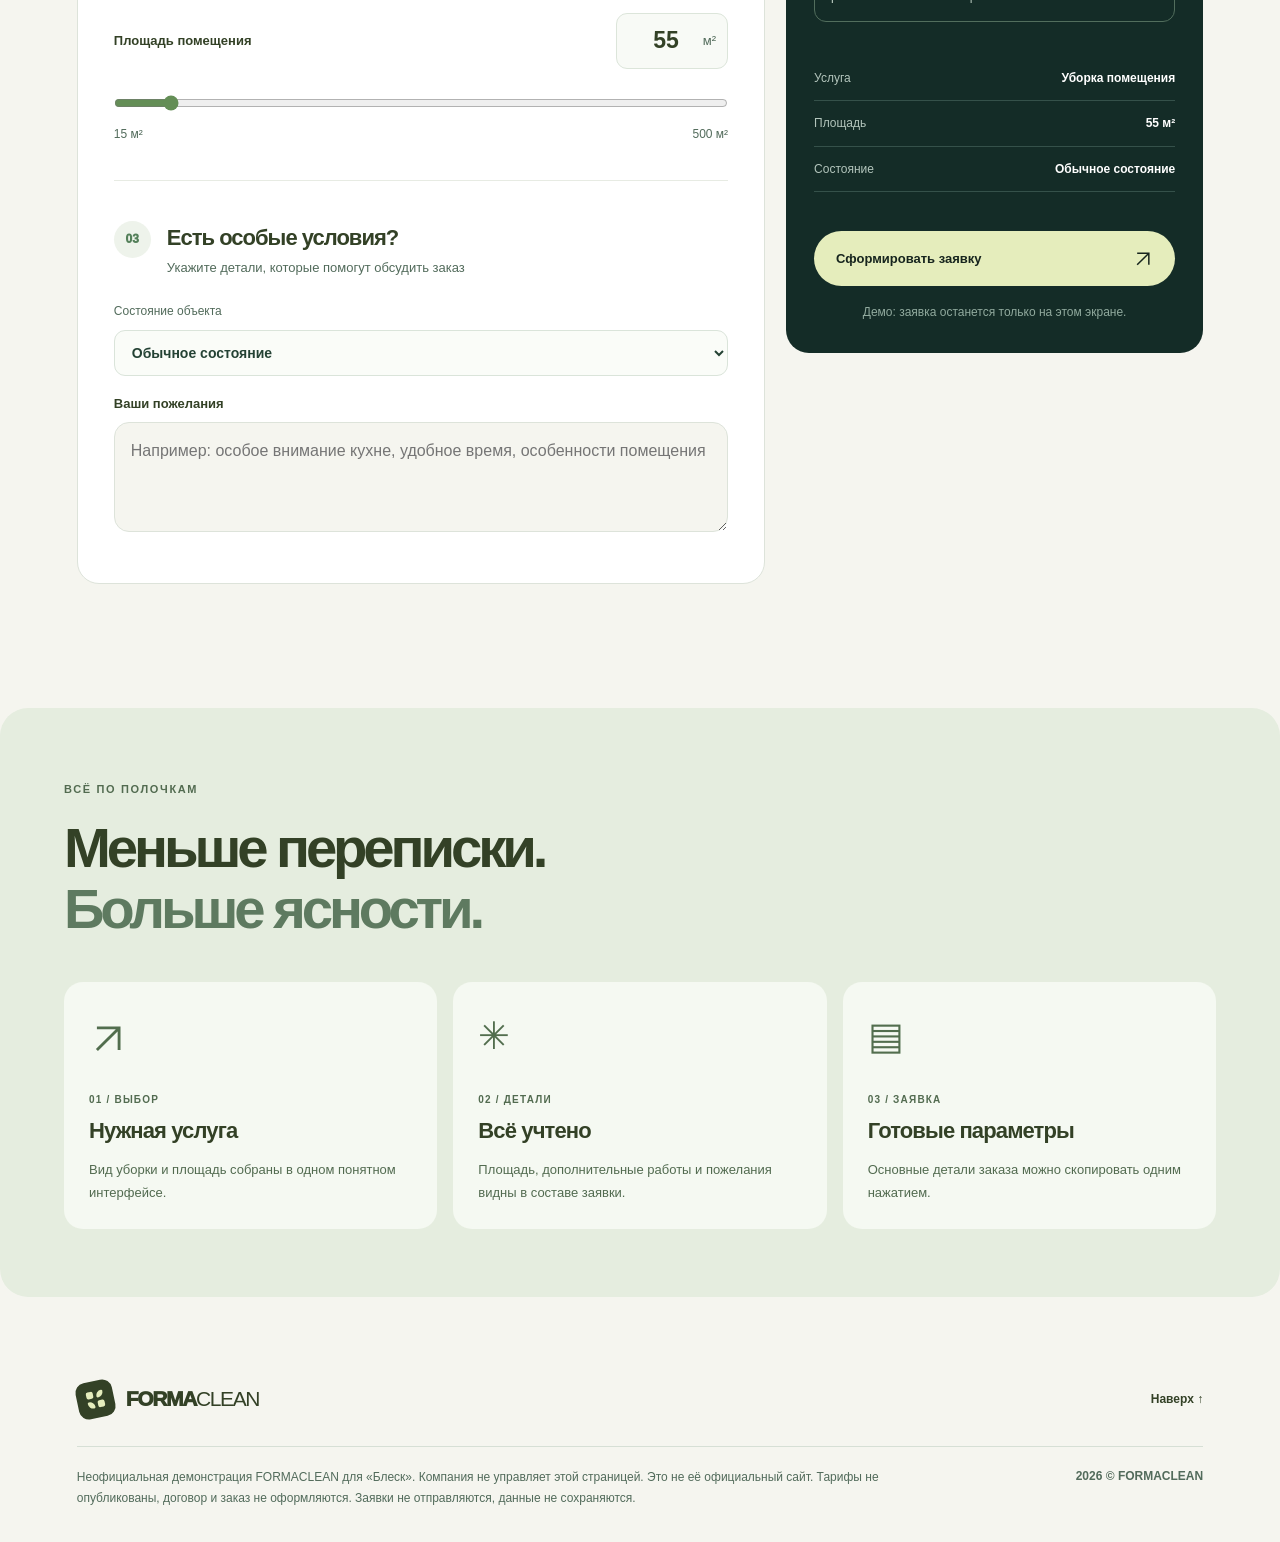
==== commit 7cf4481e: "Version personalized demo styles for reliable browser refresh" ====
--- a/demos/blesk-spb/index.html
+++ b/demos/blesk-spb/index.html
@@ -1,4 +1,4 @@
-<!doctype html><html lang="ru"><head><meta charset="utf-8"><meta name="viewport" content="width=device-width, initial-scale=1"><meta name="robots" content="noindex,nofollow,noarchive"><meta name="theme-color" content="#334126"><title>Блеск — персональное демо FORMACLEAN</title><meta name="description" content="Персональная демонстрация: выбор услуг и подготовка заявки на клининг. Неофициальная страница, без отправки заявок."><meta property="og:title" content="Блеск · Демо FORMACLEAN"><meta property="og:description" content="Услуги, параметры и готовая заявка в одном интерфейсе. Неофициальная демонстрация."><link rel="stylesheet" href="../demo.css"><style>:root{--accent:#e5edbc;--ink:#334126}</style></head><body>
+<!doctype html><html lang="ru"><head><meta charset="utf-8"><meta name="viewport" content="width=device-width, initial-scale=1"><meta name="robots" content="noindex,nofollow,noarchive"><meta name="theme-color" content="#334126"><title>Блеск — персональное демо FORMACLEAN</title><meta name="description" content="Персональная демонстрация: выбор услуг и подготовка заявки на клининг. Неофициальная страница, без отправки заявок."><meta property="og:title" content="Блеск · Демо FORMACLEAN"><meta property="og:description" content="Услуги, параметры и готовая заявка в одном интерфейсе. Неофициальная демонстрация."><link rel="stylesheet" href="../demo.css?v=2"><style>:root{--accent:#e5edbc;--ink:#334126}</style></head><body>
   <div class="demo-banner"><strong>ПЕРСОНАЛЬНОЕ ДЕМО FORMACLEAN</strong> · Неофициальная страница. Заявки не отправляются.</div><div class="shell">
     <header class="site-header" id="top">
       <a href="#top" class="wordmark" aria-label="Блеск — демоверсия"><span class="mark" aria-hidden="true"><i></i><i></i><i></i><i></i></span><span>Блеск</span></a>
--- a/demos/demo.css
+++ b/demos/demo.css
@@ -152,3 +152,7 @@
 .demo-banner{padding:11px 5.4%;background:var(--ink);color:white;font-size:11px;text-align:center;letter-spacing:.025em}.demo-banner strong{color:var(--accent)}.site-header .wordmark{white-space:normal;letter-spacing:-.04em;font-size:clamp(16px,1.7vw,24px);max-width:55%;line-height:1.2}.site-header .mark{flex-shrink:0}.kicker{letter-spacing:.08em}.hero-right{background:radial-gradient(circle at 73% 24%,var(--accent),#dce5d7 60%,#a8baae)}.hero h1{font-size:clamp(44px,4.9vw,76px)}.amount{font-size:clamp(28px,3.2vw,44px);letter-spacing:-.055em}.notes-field{display:block;width:100%;border:1px solid var(--border);border-radius:15px;padding:16px;background:var(--paper);color:var(--ink);font:inherit;resize:vertical;min-height:110px}.notes-field:focus-visible{outline:3px solid #eeb361;outline-offset:3px}.empty-extra-state{font-size:13px}.demo-explanation{margin:18px 0 0;padding:14px 16px;border:1px solid var(--border);border-radius:12px;font-size:12px;color:#4e6055;line-height:1.7}.demo-explanation a{text-decoration:underline}.quantity-section{padding:0 0 25px}.quantity-section label{font-weight:700}.quantity-section input{width:90px;border:1px solid var(--border);border-radius:12px;padding:10px;margin-left:12px;background:var(--paper)}.preview pre{white-space:pre-wrap;overflow-wrap:anywhere}.summary-caption{margin-top:15px}.scene-indicator{white-space:normal}.service small{line-height:1.4}.group-heading p{line-height:1.5}[hidden]{display:none!important}
 @media(max-width:750px){.site-header .wordmark{max-width:68%;font-size:18px}.site-header .header-cta{font-size:11px;max-width:30%}.hero h1{font-size:54px}.demo-banner{font-size:10px;padding:10px 15px}.kicker{font-size:10px}.hero-foot{font-size:8px;letter-spacing:.07em;max-width:90%}}
 @media(max-width:390px){.hero h1{font-size:46px}.site-header .wordmark{font-size:16px}.hero-foot{font-size:7px}.hero-actions{gap:12px}}
+.order-summary,.order-summary.is-sticky{position:static!important}
+.order-summary .demo-explanation{color:#c8d8ce;border-color:#526e5d}
+.bill-line strong{white-space:normal;overflow-wrap:anywhere}
+.notes-label{display:block;margin:18px 0 8px;font-size:13px;font-weight:700}
